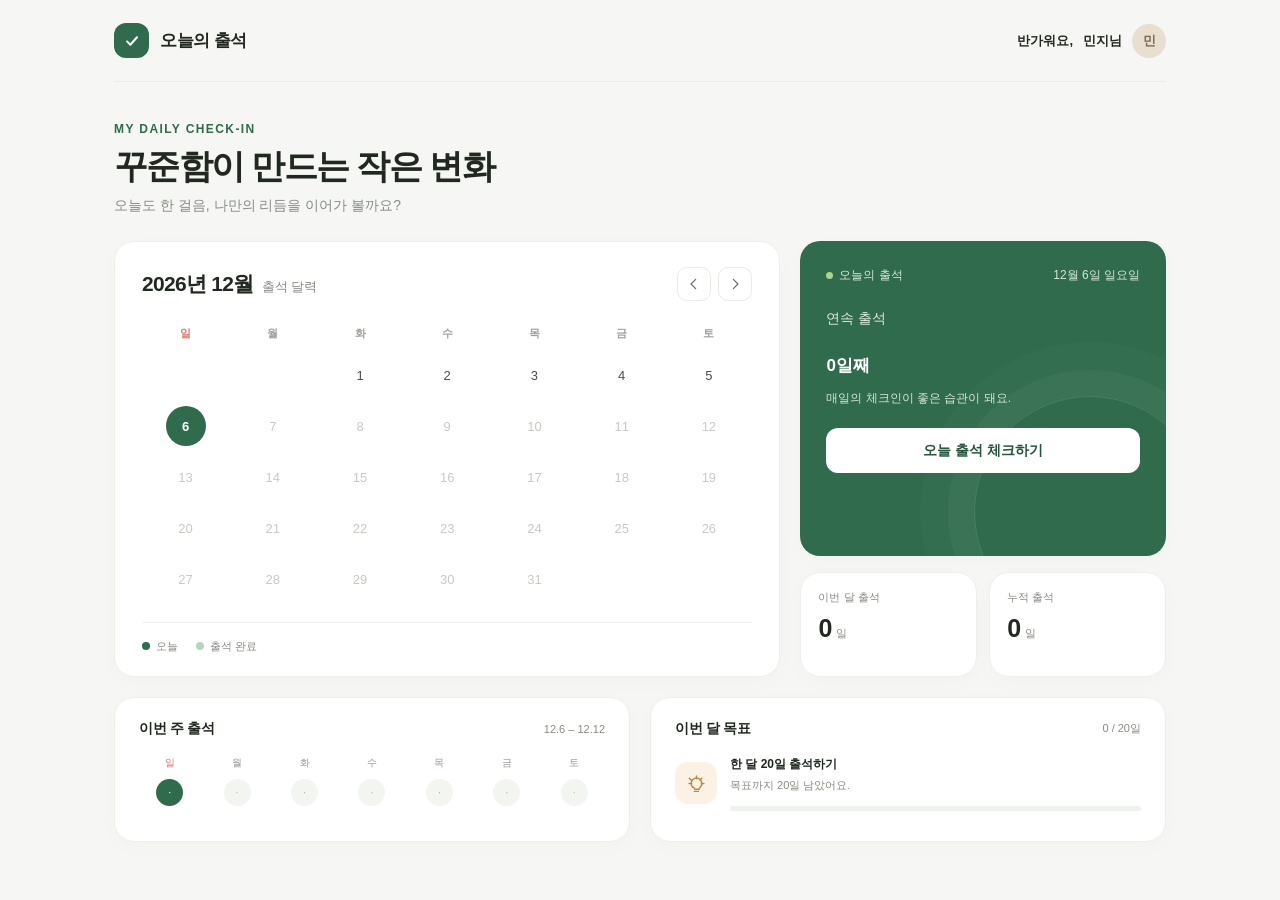
==== index.html @ 4725a124 "Rename root_index.html to index.html" ====
<!doctype html>
<html lang="ko">
<head>
  <meta charset="utf-8">
  <meta name="viewport" content="width=device-width, initial-scale=1">
  <meta name="theme-color" content="#f6f7f4">
  <title>오늘의 출석 | 매일의 작은 습관</title>
  <style>
    :root {
      color-scheme: light;
      --ink: #202820;
      --muted: #858d83;
      --line: #e9ece6;
      --green: #2f6b4c;
      --green-dark: #24543b;
      --mint: #e8f1e9;
      --paper: #fff;
      --bg: #f6f7f4;
      --orange: #e7a65a;
      font-family: -apple-system, BlinkMacSystemFont, "Segoe UI", "Noto Sans KR", sans-serif;
    }
    * { box-sizing: border-box; }
    body {
      margin: 0;
      min-width: 320px;
      min-height: 100vh;
      color: var(--ink);
      background: var(--bg);
    }
    button { font: inherit; }
    .app { max-width: 1120px; padding: 0 34px 48px; margin: 0 auto; }
    .topbar {
      height: 82px;
      display: flex;
      align-items: center;
      justify-content: space-between;
      border-bottom: 1px solid var(--line);
    }
    .brand { display: flex; align-items: center; gap: 11px; font-size: 17px; font-weight: 750; letter-spacing: -.5px; }
    .brand-mark {
      display: grid; place-items: center; width: 35px; height: 35px;
      color: white; background: var(--green); border-radius: 12px;
    }
    .brand-mark svg { width: 20px; height: 20px; }
    .profile { display: flex; align-items: center; gap: 10px; font-size: 13px; font-weight: 650; }
    .avatar { display: grid; place-items: center; width: 34px; height: 34px; border-radius: 50%; background: #e9dfd0; color: #806b51; font-size: 13px; }
    main { padding-top: 40px; }
    .intro { margin-bottom: 26px; }
    .eyebrow { color: var(--green); font-size: 12px; font-weight: 750; letter-spacing: 1.4px; text-transform: uppercase; }
    h1 { margin: 9px 0 0; font-size: clamp(26px, 4vw, 34px); letter-spacing: -1.6px; line-height: 1.25; }
    .subtitle { margin: 9px 0 0; color: var(--muted); font-size: 14px; }
    .layout { display: grid; grid-template-columns: minmax(0, 1.55fr) minmax(290px, .85fr); gap: 20px; align-items: stretch; }
    .card { background: var(--paper); border: 1px solid #edf0ea; border-radius: 20px; box-shadow: 0 5px 22px #24362405; }
    .calendar-card { padding: 25px 27px 22px; }
    .calendar-head { display: flex; justify-content: space-between; align-items: center; margin-bottom: 25px; }
    .month-title { display: flex; align-items: baseline; gap: 8px; }
    .month-title strong { font-size: 21px; letter-spacing: -.7px; }
    .month-title span { color: var(--muted); font-size: 13px; }
    .arrows { display: flex; gap: 7px; }
    .icon-button { display: grid; place-items: center; width: 34px; height: 34px; color: #667064; background: white; border: 1px solid var(--line); border-radius: 10px; cursor: pointer; transition: background .18s, transform .18s; }
    .icon-button:hover { background: var(--bg); transform: translateY(-1px); }
    .icon-button:focus-visible, .checkin:focus-visible { outline: 3px solid #91ba9b; outline-offset: 3px; }
    .icon-button svg { width: 16px; height: 16px; }
    .weekdays, .days { display: grid; grid-template-columns: repeat(7, 1fr); text-align: center; }
    .weekdays { margin-bottom: 9px; color: #9aa198; font-size: 11px; font-weight: 650; }
    .weekdays span:first-child { color: #d77973; }
    .day { position: relative; display: flex; justify-content: center; align-items: center; height: 51px; color: #475047; font-size: 13px; }
    .day.empty { pointer-events: none; }
    .day-button { position: relative; display: grid; place-items: center; width: 36px; height: 36px; padding: 0; color: inherit; background: transparent; border: 0; border-radius: 50%; cursor: pointer; transition: .18s ease; }
    .day-button:hover:not(:disabled) { background: #f0f3ed; }
    .day-button:disabled { cursor: default; }
    .day.today .day-button { color: white; background: var(--green); font-weight: 750; }
    .day.checked:not(.today) .day-button { background: var(--mint); color: var(--green-dark); font-weight: 700; }
    .day.checked .day-button::after { position: absolute; bottom: 3px; width: 4px; height: 4px; content: ""; background: #6a9c77; border-radius: 50%; }
    .day.today.checked .day-button::after { background: white; }
    .day.selected .day-button { box-shadow: 0 0 0 2px var(--green); }
    .day.future { color: #c5cac2; }
    .calendar-legend { display: flex; gap: 18px; margin-top: 17px; padding-top: 16px; border-top: 1px solid #f0f1ed; color: var(--muted); font-size: 11px; }
    .legend-item { display: inline-flex; align-items: center; gap: 6px; }
    .legend-dot { width: 8px; height: 8px; border-radius: 50%; background: #b7d5bc; }
    .legend-dot.today-dot { background: var(--green); }
    .side { display: grid; grid-template-rows: 1fr auto; gap: 16px; }
    .checkin-card {
      position: relative; overflow: hidden; min-height: 270px; padding: 26px;
      color: white; background: var(--green); border: 0;
    }
    .checkin-card::after { position: absolute; right: -40px; bottom: -72px; width: 230px; height: 230px; content: ""; border: 1px solid #ffffff20; border-radius: 50%; box-shadow: 0 0 0 26px #ffffff08, 0 0 0 54px #ffffff06; }
    .checkin-top { display: flex; justify-content: space-between; align-items: center; color: #d7e7d9; font-size: 12px; }
    .live-dot { display: inline-block; width: 7px; height: 7px; margin-right: 6px; background: #a9d48f; border-radius: 50%; }
    .streak { margin-top: 26px; font-size: 14px; color: #e2eee3; }
    .streak strong { display: block; margin-top: 2px; color: white; font-size: 44px; letter-spacing: -2px; line-height: 1.2; }
    .streak strong span { font-size: 17px; letter-spacing: 0; }
    .checkin-note { margin: 8px 0 21px; color: #d7e7d9; font-size: 12px; }
    .checkin { position: relative; z-index: 1; width: 100%; height: 45px; color: var(--green-dark); background: white; border: 0; border-radius: 12px; font-size: 14px; font-weight: 750; cursor: pointer; transition: transform .18s, background .18s; }
    .checkin:hover:not(:disabled) { background: #f0f5ef; transform: translateY(-1px); }
    .checkin:disabled { color: #dcebe0; background: #ffffff20; cursor: default; }
    .stats { display: grid; grid-template-columns: 1fr 1fr; gap: 12px; }
    .stat-card { min-height: 105px; padding: 17px; }
    .stat-label { color: var(--muted); font-size: 11px; }
    .stat-number { display: flex; align-items: baseline; gap: 5px; margin-top: 9px; font-size: 25px; font-weight: 750; letter-spacing: -1px; }
    .stat-number span { color: var(--muted); font-size: 11px; font-weight: 500; letter-spacing: 0; }
    .bottom { display: grid; grid-template-columns: 1fr 1fr; gap: 20px; margin-top: 20px; }
    .bottom-card { min-height: 145px; padding: 22px 24px; }
    .section-heading { display: flex; align-items: center; justify-content: space-between; margin-bottom: 18px; }
    .section-heading h2 { margin: 0; font-size: 14px; letter-spacing: -.3px; }
    .section-heading span { color: var(--muted); font-size: 11px; }
    .week-row { display: grid; grid-template-columns: repeat(7, 1fr); gap: 6px; }
    .week-day { display: grid; justify-items: center; gap: 9px; color: #929990; font-size: 10px; }
    .week-status { display: grid; place-items: center; width: 27px; height: 27px; color: #aeb5ab; background: #f3f5f1; border-radius: 50%; font-size: 11px; }
    .week-status.done { color: var(--green); background: var(--mint); }
    .week-status.current { color: white; background: var(--green); }
    .week-day:first-child { color: #d77973; }
    .goal { display: flex; gap: 13px; align-items: center; }
    .goal-icon { flex: 0 0 42px; display: grid; place-items: center; width: 42px; height: 42px; color: #bd8846; background: #fbf2e5; border-radius: 13px; }
    .goal-icon svg { width: 21px; height: 21px; }
    .goal-copy { flex: 1; min-width: 0; }
    .goal-copy strong { display: block; font-size: 12px; }
    .goal-copy p { margin: 5px 0 0; color: var(--muted); font-size: 11px; }
    .progress { height: 5px; margin-top: 13px; overflow: hidden; background: #eff1ec; border-radius: 5px; }
    .progress span { display: block; height: 100%; width: 0; background: var(--orange); border-radius: inherit; transition: width .3s ease; }
    .toast { position: fixed; left: 50%; bottom: 24px; z-index: 5; padding: 12px 18px; color: white; background: #25352a; border-radius: 12px; box-shadow: 0 8px 24px #17231826; font-size: 13px; opacity: 0; transform: translate(-50%, 12px); pointer-events: none; transition: .25s ease; }
    .toast.show { opacity: 1; transform: translate(-50%, 0); }
    @media (max-width: 760px) {
      .app { padding: 0 20px 34px; }
      .topbar { height: 70px; }
      main { padding-top: 30px; }
      .layout { grid-template-columns: 1fr; }
      .side { grid-template-columns: 1fr 1fr; grid-template-rows: auto; }
      .checkin-card { min-height: 260px; }
      .stats { grid-template-columns: 1fr; }
      .stat-card { min-height: 0; }
    }
    @media (max-width: 520px) {
      .app { padding: 0 14px 28px; }
      .topbar { height: 64px; }
      .profile > span:first-child { display: none; }
      main { padding-top: 25px; }
      .intro { margin-bottom: 20px; }
      .subtitle { font-size: 12px; }
      .calendar-card { padding: 20px 15px 16px; border-radius: 16px; }
      .calendar-head { margin-bottom: 19px; }
      .month-title strong { font-size: 19px; }
      .day { height: 45px; }
      .day-button { width: 33px; height: 33px; }
      .calendar-legend { gap: 13px; }
      .side { grid-template-columns: 1fr; }
      .checkin-card { min-height: 258px; padding: 23px; }
      .stats { grid-template-columns: 1fr 1fr; }
      .stat-card { min-height: 94px; padding: 14px; }
      .bottom { grid-template-columns: 1fr; gap: 12px; margin-top: 12px; }
      .bottom-card { min-height: 132px; padding: 19px; }
    }
    @media (prefers-reduced-motion: reduce) {
      *, *::before, *::after { scroll-behavior: auto !important; transition-duration: .01ms !important; }
    }
  </style>
</head>
<body>
  <div class="app">
    <header class="topbar">
      <div class="brand">
        <span class="brand-mark" aria-hidden="true">
          <svg viewBox="0 0 24 24" fill="none"><path d="m6 12.5 4 4 8-9" stroke="currentColor" stroke-width="2.4" stroke-linecap="round" stroke-linejoin="round"/></svg>
        </span>
        오늘의 출석
      </div>
      <div class="profile"><span>반가워요,</span><span>민지님</span><span class="avatar" aria-hidden="true">민</span></div>
    </header>

    <main>
      <section class="intro" aria-labelledby="page-title">
        <div class="eyebrow">MY DAILY CHECK-IN</div>
        <h1 id="page-title">꾸준함이 만드는 작은 변화</h1>
        <p class="subtitle">오늘도 한 걸음, 나만의 리듬을 이어가 볼까요?</p>
      </section>

      <div class="layout">
        <section class="card calendar-card" aria-label="출석 달력">
          <div class="calendar-head">
            <div class="month-title"><strong id="month-label"></strong><span>출석 달력</span></div>
            <div class="arrows">
              <button class="icon-button" id="prev-month" aria-label="이전 달">
                <svg viewBox="0 0 24 24" fill="none"><path d="m14.5 5-7 7 7 7" stroke="currentColor" stroke-width="1.8" stroke-linecap="round" stroke-linejoin="round"/></svg>
              </button>
              <button class="icon-button" id="next-month" aria-label="다음 달">
                <svg viewBox="0 0 24 24" fill="none"><path d="m9.5 5 7 7-7 7" stroke="currentColor" stroke-width="1.8" stroke-linecap="round" stroke-linejoin="round"/></svg>
              </button>
            </div>
          </div>
          <div class="weekdays" aria-hidden="true">
            <span>일</span><span>월</span><span>화</span><span>수</span><span>목</span><span>금</span><span>토</span>
          </div>
          <div class="days" id="calendar-days" role="grid" aria-label="월별 출석 날짜"></div>
          <div class="calendar-legend">
            <span class="legend-item"><i class="legend-dot today-dot"></i>오늘</span>
            <span class="legend-item"><i class="legend-dot"></i>출석 완료</span>
          </div>
        </section>

        <div class="side">
          <section class="card checkin-card" aria-label="오늘 출석">
            <div class="checkin-top"><span><i class="live-dot"></i>오늘의 출석</span><span id="today-date"></span></div>
            <div class="streak">연속 출석<strong><span id="streak-count">0</span><span>일째</span></strong></div>
            <p class="checkin-note" id="checkin-note">매일의 체크인이 좋은 습관이 돼요.</p>
            <button class="checkin" id="checkin-button">오늘 출석 체크하기</button>
          </section>
          <div class="stats">
            <section class="card stat-card">
              <div class="stat-label">이번 달 출석</div>
              <div class="stat-number"><b id="month-count">0</b><span>일</span></div>
            </section>
            <section class="card stat-card">
              <div class="stat-label">누적 출석</div>
              <div class="stat-number"><b id="total-count">0</b><span>일</span></div>
            </section>
          </div>
        </div>
      </div>

      <div class="bottom">
        <section class="card bottom-card">
          <div class="section-heading"><h2>이번 주 출석</h2><span id="week-range"></span></div>
          <div class="week-row" id="week-row" aria-label="이번 주 출석 현황"></div>
        </section>
        <section class="card bottom-card">
          <div class="section-heading"><h2>이번 달 목표</h2><span id="goal-summary"></span></div>
          <div class="goal">
            <div class="goal-icon" aria-hidden="true">
              <svg viewBox="0 0 24 24" fill="none"><path d="M12 3.5v3m6.01-.51-2.12 2.12M20.5 12h-3M5.88 8.11 3.76 5.99M6.5 12H3.5m4.2 4.2a6.08 6.08 0 1 1 8.6 0c-.9.9-1.3 1.5-1.3 2.3H9.9c0-.8-.4-1.4-1.3-2.3ZM9.7 21h4.6" stroke="currentColor" stroke-width="1.7" stroke-linecap="round" stroke-linejoin="round"/></svg>
            </div>
            <div class="goal-copy">
              <strong>한 달 20일 출석하기</strong>
              <p id="goal-copy">매일 조금씩, 목표에 가까워지고 있어요.</p>
              <div class="progress" role="progressbar" aria-label="이번 달 목표 달성률" aria-valuemin="0" aria-valuemax="20" id="goal-progress"><span></span></div>
            </div>
          </div>
        </section>
      </div>
    </main>
  </div>
  <div class="toast" id="toast" role="status" aria-live="polite"></div>

  <script>
    (() => {
      const STORAGE_KEY = "daily-attendance-v1";
      const today = new Date();
      today.setHours(0, 0, 0, 0);
      const toKey = date => `${date.getFullYear()}-${String(date.getMonth() + 1).padStart(2, "0")}-${String(date.getDate()).padStart(2, "0")}`;
      const fromKey = key => {
        const [year, month, day] = key.split("-").map(Number);
        return new Date(year, month - 1, day);
      };
      let attendance;
      try {
        const stored = JSON.parse(localStorage.getItem(STORAGE_KEY) || "[]");
        attendance = new Set(Array.isArray(stored) ? stored.filter(value => /^\d{4}-\d{2}-\d{2}$/.test(value)) : []);
      } catch (error) {
        console.error("출석 기록을 불러오지 못했습니다.", error);
        attendance = new Set();
      }
      let shown = new Date(today.getFullYear(), today.getMonth(), 1);
      let selectedKey = toKey(today);

      const monthLabel = document.getElementById("month-label");
      const calendar = document.getElementById("calendar-days");
      const button = document.getElementById("checkin-button");
      const toast = document.getElementById("toast");
      const dayNames = ["일", "월", "화", "수", "목", "금", "토"];

      function save() {
        try {
          localStorage.setItem(STORAGE_KEY, JSON.stringify([...attendance].sort()));
        } catch (error) {
          console.error("출석 기록을 저장하지 못했습니다.", error);
          showToast("기록을 저장하지 못했어요. 브라우저 저장 공간을 확인해 주세요.");
        }
      }

      function streakLength() {
        let cursor = new Date(today);
        if (!attendance.has(toKey(cursor))) cursor.setDate(cursor.getDate() - 1);
        let count = 0;
        while (attendance.has(toKey(cursor))) {
          count++;
          cursor.setDate(cursor.getDate() - 1);
        }
        return count;
      }

      function renderCalendar() {
        const year = shown.getFullYear();
        const month = shown.getMonth();
        monthLabel.textContent = `${year}년 ${month + 1}월`;
        calendar.replaceChildren();
        const offset = new Date(year, month, 1).getDay();
        const daysInMonth = new Date(year, month + 1, 0).getDate();
        for (let i = 0; i < offset; i++) {
          const blank = document.createElement("span");
          blank.className = "day empty";
          blank.setAttribute("role", "gridcell");
          calendar.append(blank);
        }
        for (let number = 1; number <= daysInMonth; number++) {
          const date = new Date(year, month, number);
          const key = toKey(date);
          const isToday = key === toKey(today);
          const isFuture = date > today;
          const cell = document.createElement("span");
          cell.className = "day";
          cell.setAttribute("role", "gridcell");
          if (isToday) cell.classList.add("today");
          if (attendance.has(key)) cell.classList.add("checked");
          if (key === selectedKey) cell.classList.add("selected");
          if (isFuture) cell.classList.add("future");
          const dayButton = document.createElement("button");
          dayButton.className = "day-button";
          dayButton.type = "button";
          dayButton.textContent = number;
          dayButton.setAttribute("aria-label", `${year}년 ${month + 1}월 ${number}일${attendance.has(key) ? ", 출석 완료" : ""}${isToday ? ", 오늘" : ""}`);
          dayButton.setAttribute("aria-pressed", String(key === selectedKey));
          dayButton.disabled = isFuture;
          dayButton.addEventListener("click", () => { selectedKey = key; renderCalendar(); });
          cell.append(dayButton);
          calendar.append(cell);
        }
      }

      function renderWeek() {
        const start = new Date(today);
        start.setDate(today.getDate() - today.getDay());
        const end = new Date(start);
        end.setDate(start.getDate() + 6);
        document.getElementById("week-range").textContent = `${start.getMonth() + 1}.${start.getDate()} – ${end.getMonth() + 1}.${end.getDate()}`;
        const row = document.getElementById("week-row");
        row.replaceChildren();
        for (let i = 0; i < 7; i++) {
          const date = new Date(start);
          date.setDate(start.getDate() + i);
          const key = toKey(date);
          const item = document.createElement("div");
          item.className = "week-day";
          item.innerHTML = `<span>${dayNames[i]}</span>`;
          const status = document.createElement("span");
          status.className = "week-status";
          status.textContent = attendance.has(key) ? "✓" : "·";
          if (attendance.has(key)) status.classList.add("done");
          else if (key === toKey(today)) status.classList.add("current");
          item.append(status);
          row.append(item);
        }
      }

      function render() {
        renderCalendar();
        renderWeek();
        const monthPrefix = `${today.getFullYear()}-${String(today.getMonth() + 1).padStart(2, "0")}-`;
        const monthCount = [...attendance].filter(key => key.startsWith(monthPrefix)).length;
        document.getElementById("streak-count").textContent = streakLength();
        document.getElementById("month-count").textContent = monthCount;
        document.getElementById("total-count").textContent = attendance.size;
        const goal = Math.min(monthCount, 20);
        document.getElementById("goal-summary").textContent = `${goal} / 20일`;
        document.getElementById("goal-copy").textContent = goal >= 20 ? "목표를 달성했어요! 정말 멋져요." : `목표까지 ${20 - goal}일 남았어요.`;
        const progress = document.querySelector("#goal-progress span");
        progress.style.width = `${goal / 20 * 100}%`;
        document.getElementById("goal-progress").setAttribute("aria-valuenow", goal);
        const done = attendance.has(toKey(today));
        button.disabled = done;
        button.textContent = done ? "오늘 출석 완료 ✓" : "오늘 출석 체크하기";
        document.getElementById("checkin-note").textContent = done ? "오늘도 좋은 습관을 이어갔어요!" : "매일의 체크인이 좋은 습관이 돼요.";
        document.getElementById("today-date").textContent = `${today.getMonth() + 1}월 ${today.getDate()}일 ${dayNames[today.getDay()]}요일`;
      }

      let toastTimer;
      function showToast(message) {
        toast.textContent = message;
        toast.classList.add("show");
        clearTimeout(toastTimer);
        toastTimer = setTimeout(() => toast.classList.remove("show"), 2600);
      }

      document.getElementById("prev-month").addEventListener("click", () => {
        shown = new Date(shown.getFullYear(), shown.getMonth() - 1, 1);
        renderCalendar();
      });
      document.getElementById("next-month").addEventListener("click", () => {
        const next = new Date(shown.getFullYear(), shown.getMonth() + 1, 1);
        if (next <= new Date(today.getFullYear(), today.getMonth(), 1)) {
          shown = next;
          renderCalendar();
        }
      });
      button.addEventListener("click", () => {
        const key = toKey(today);
        if (attendance.has(key)) return;
        attendance.add(key);
        save();
        selectedKey = key;
        render();
        showToast("출석 완료! 오늘도 꾸준히 해냈어요 🌿");
      });

      render();
    })();
  </script>
</body>
</html>
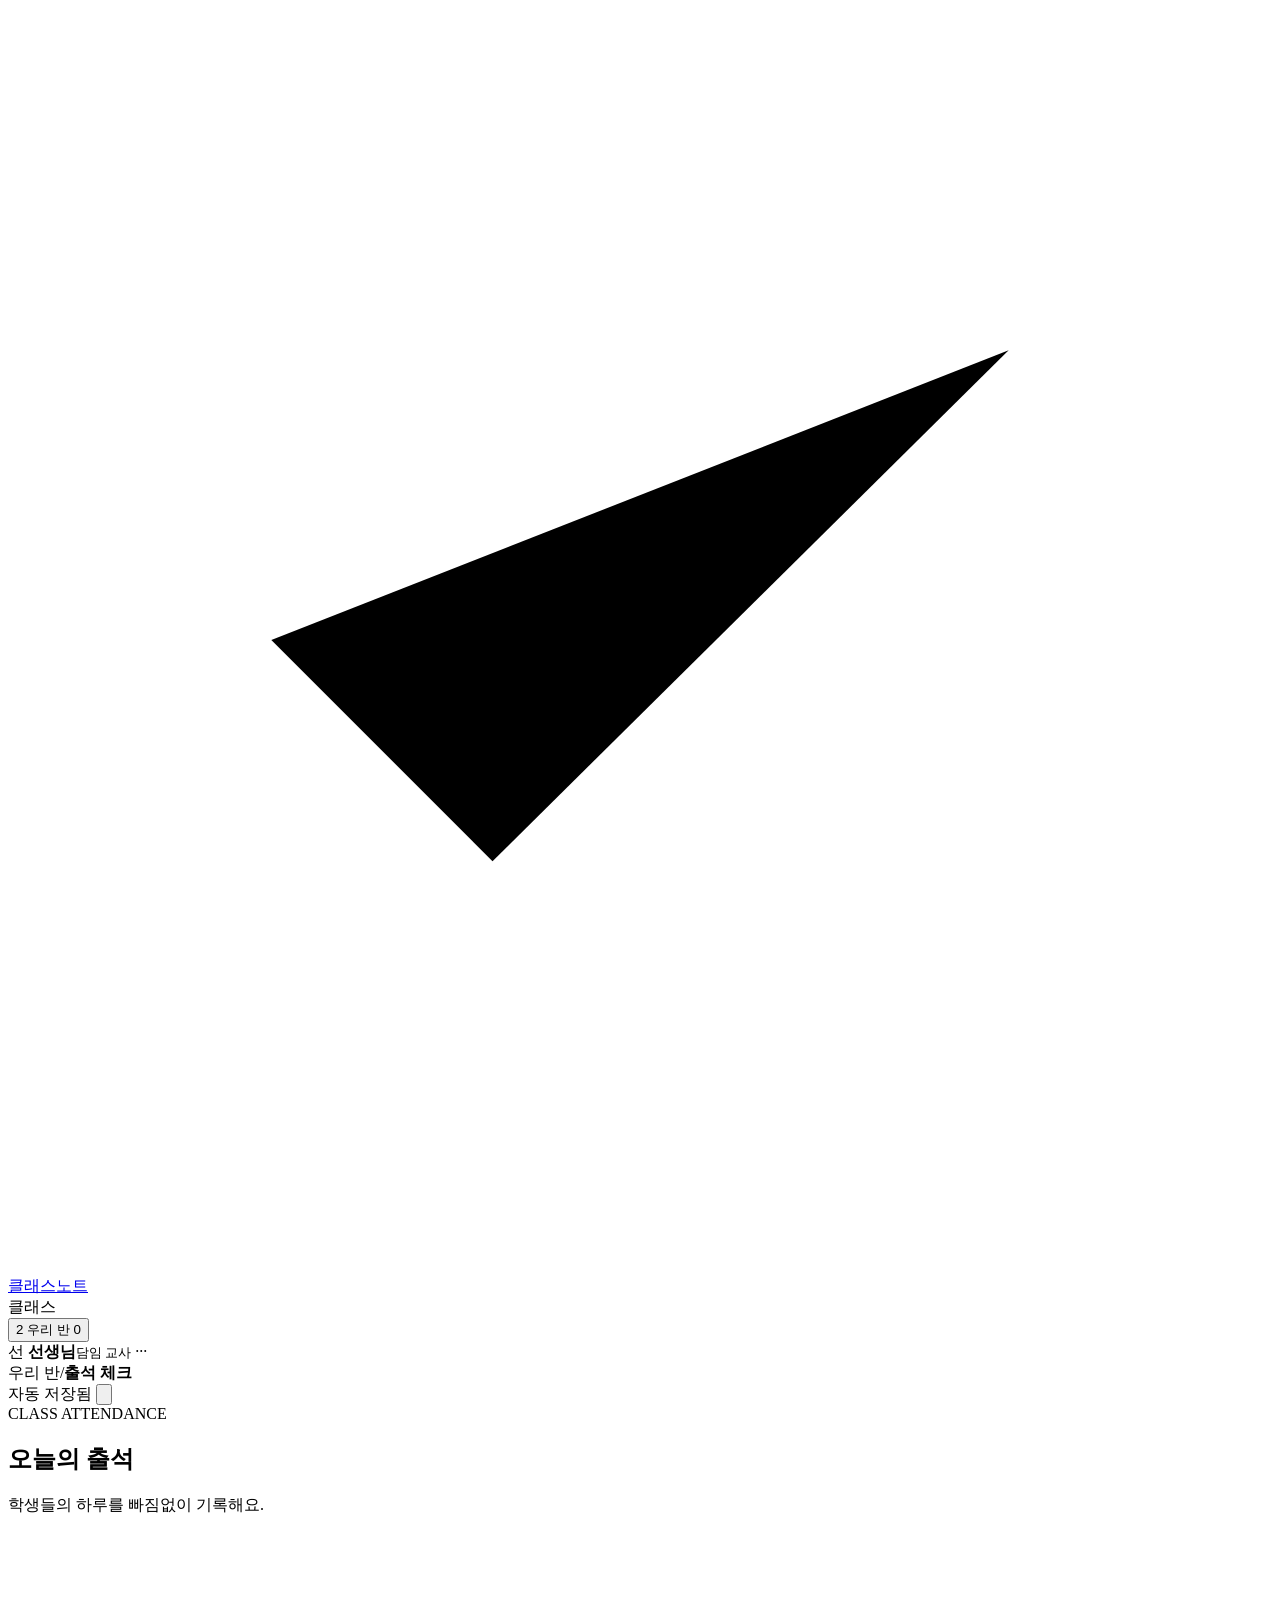
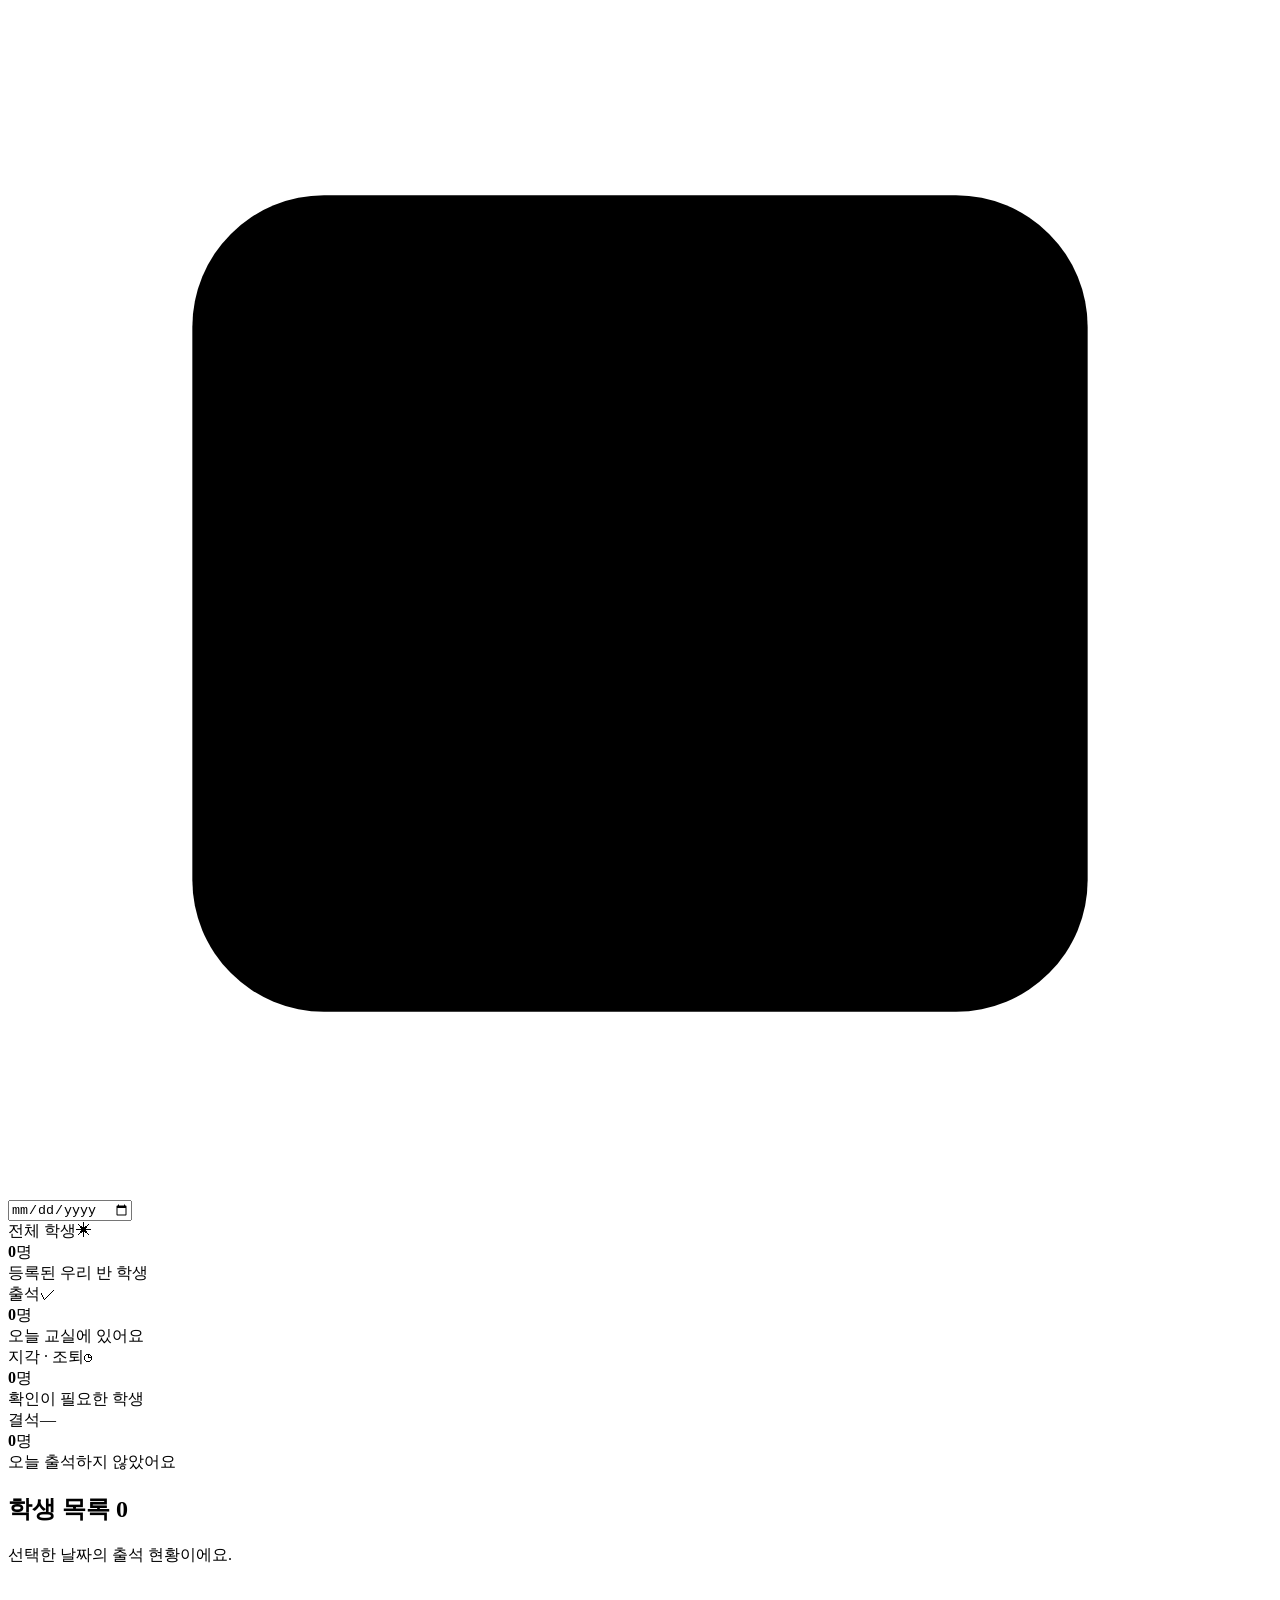
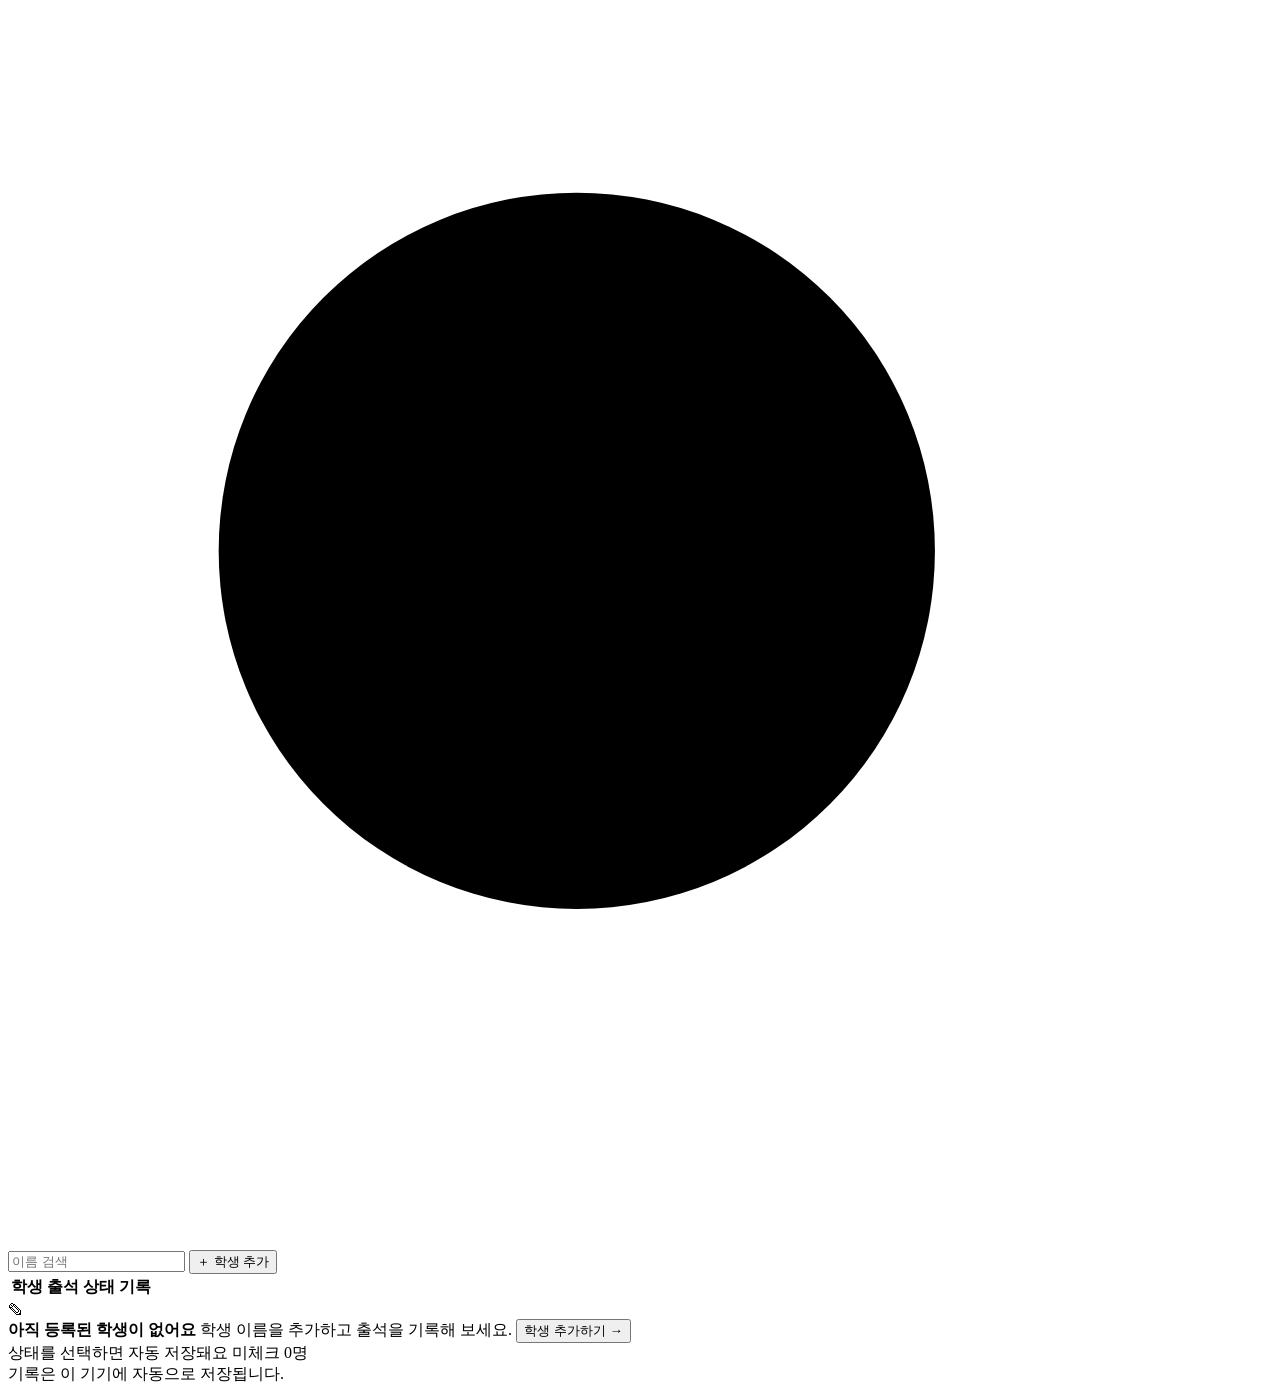
==== commit c4d6d68d: "Rename attendance-app_index.html to index.html" ====
--- a/index.html
+++ b/index.html
@@ -1,407 +1,138 @@
 <!doctype html>
 <html lang="ko">
-<head>
-  <meta charset="utf-8">
-  <meta name="viewport" content="width=device-width, initial-scale=1">
-  <meta name="theme-color" content="#f6f7f4">
-  <title>오늘의 출석 | 매일의 작은 습관</title>
-  <style>
-    :root {
-      color-scheme: light;
-      --ink: #202820;
-      --muted: #858d83;
-      --line: #e9ece6;
-      --green: #2f6b4c;
-      --green-dark: #24543b;
-      --mint: #e8f1e9;
-      --paper: #fff;
-      --bg: #f6f7f4;
-      --orange: #e7a65a;
-      font-family: -apple-system, BlinkMacSystemFont, "Segoe UI", "Noto Sans KR", sans-serif;
-    }
-    * { box-sizing: border-box; }
-    body {
-      margin: 0;
-      min-width: 320px;
-      min-height: 100vh;
-      color: var(--ink);
-      background: var(--bg);
-    }
-    button { font: inherit; }
-    .app { max-width: 1120px; padding: 0 34px 48px; margin: 0 auto; }
-    .topbar {
-      height: 82px;
-      display: flex;
-      align-items: center;
-      justify-content: space-between;
-      border-bottom: 1px solid var(--line);
-    }
-    .brand { display: flex; align-items: center; gap: 11px; font-size: 17px; font-weight: 750; letter-spacing: -.5px; }
-    .brand-mark {
-      display: grid; place-items: center; width: 35px; height: 35px;
-      color: white; background: var(--green); border-radius: 12px;
-    }
-    .brand-mark svg { width: 20px; height: 20px; }
-    .profile { display: flex; align-items: center; gap: 10px; font-size: 13px; font-weight: 650; }
-    .avatar { display: grid; place-items: center; width: 34px; height: 34px; border-radius: 50%; background: #e9dfd0; color: #806b51; font-size: 13px; }
-    main { padding-top: 40px; }
-    .intro { margin-bottom: 26px; }
-    .eyebrow { color: var(--green); font-size: 12px; font-weight: 750; letter-spacing: 1.4px; text-transform: uppercase; }
-    h1 { margin: 9px 0 0; font-size: clamp(26px, 4vw, 34px); letter-spacing: -1.6px; line-height: 1.25; }
-    .subtitle { margin: 9px 0 0; color: var(--muted); font-size: 14px; }
-    .layout { display: grid; grid-template-columns: minmax(0, 1.55fr) minmax(290px, .85fr); gap: 20px; align-items: stretch; }
-    .card { background: var(--paper); border: 1px solid #edf0ea; border-radius: 20px; box-shadow: 0 5px 22px #24362405; }
-    .calendar-card { padding: 25px 27px 22px; }
-    .calendar-head { display: flex; justify-content: space-between; align-items: center; margin-bottom: 25px; }
-    .month-title { display: flex; align-items: baseline; gap: 8px; }
-    .month-title strong { font-size: 21px; letter-spacing: -.7px; }
-    .month-title span { color: var(--muted); font-size: 13px; }
-    .arrows { display: flex; gap: 7px; }
-    .icon-button { display: grid; place-items: center; width: 34px; height: 34px; color: #667064; background: white; border: 1px solid var(--line); border-radius: 10px; cursor: pointer; transition: background .18s, transform .18s; }
-    .icon-button:hover { background: var(--bg); transform: translateY(-1px); }
-    .icon-button:focus-visible, .checkin:focus-visible { outline: 3px solid #91ba9b; outline-offset: 3px; }
-    .icon-button svg { width: 16px; height: 16px; }
-    .weekdays, .days { display: grid; grid-template-columns: repeat(7, 1fr); text-align: center; }
-    .weekdays { margin-bottom: 9px; color: #9aa198; font-size: 11px; font-weight: 650; }
-    .weekdays span:first-child { color: #d77973; }
-    .day { position: relative; display: flex; justify-content: center; align-items: center; height: 51px; color: #475047; font-size: 13px; }
-    .day.empty { pointer-events: none; }
-    .day-button { position: relative; display: grid; place-items: center; width: 36px; height: 36px; padding: 0; color: inherit; background: transparent; border: 0; border-radius: 50%; cursor: pointer; transition: .18s ease; }
-    .day-button:hover:not(:disabled) { background: #f0f3ed; }
-    .day-button:disabled { cursor: default; }
-    .day.today .day-button { color: white; background: var(--green); font-weight: 750; }
-    .day.checked:not(.today) .day-button { background: var(--mint); color: var(--green-dark); font-weight: 700; }
-    .day.checked .day-button::after { position: absolute; bottom: 3px; width: 4px; height: 4px; content: ""; background: #6a9c77; border-radius: 50%; }
-    .day.today.checked .day-button::after { background: white; }
-    .day.selected .day-button { box-shadow: 0 0 0 2px var(--green); }
-    .day.future { color: #c5cac2; }
-    .calendar-legend { display: flex; gap: 18px; margin-top: 17px; padding-top: 16px; border-top: 1px solid #f0f1ed; color: var(--muted); font-size: 11px; }
-    .legend-item { display: inline-flex; align-items: center; gap: 6px; }
-    .legend-dot { width: 8px; height: 8px; border-radius: 50%; background: #b7d5bc; }
-    .legend-dot.today-dot { background: var(--green); }
-    .side { display: grid; grid-template-rows: 1fr auto; gap: 16px; }
-    .checkin-card {
-      position: relative; overflow: hidden; min-height: 270px; padding: 26px;
-      color: white; background: var(--green); border: 0;
-    }
-    .checkin-card::after { position: absolute; right: -40px; bottom: -72px; width: 230px; height: 230px; content: ""; border: 1px solid #ffffff20; border-radius: 50%; box-shadow: 0 0 0 26px #ffffff08, 0 0 0 54px #ffffff06; }
-    .checkin-top { display: flex; justify-content: space-between; align-items: center; color: #d7e7d9; font-size: 12px; }
-    .live-dot { display: inline-block; width: 7px; height: 7px; margin-right: 6px; background: #a9d48f; border-radius: 50%; }
-    .streak { margin-top: 26px; font-size: 14px; color: #e2eee3; }
-    .streak strong { display: block; margin-top: 2px; color: white; font-size: 44px; letter-spacing: -2px; line-height: 1.2; }
-    .streak strong span { font-size: 17px; letter-spacing: 0; }
-    .checkin-note { margin: 8px 0 21px; color: #d7e7d9; font-size: 12px; }
-    .checkin { position: relative; z-index: 1; width: 100%; height: 45px; color: var(--green-dark); background: white; border: 0; border-radius: 12px; font-size: 14px; font-weight: 750; cursor: pointer; transition: transform .18s, background .18s; }
-    .checkin:hover:not(:disabled) { background: #f0f5ef; transform: translateY(-1px); }
-    .checkin:disabled { color: #dcebe0; background: #ffffff20; cursor: default; }
-    .stats { display: grid; grid-template-columns: 1fr 1fr; gap: 12px; }
-    .stat-card { min-height: 105px; padding: 17px; }
-    .stat-label { color: var(--muted); font-size: 11px; }
-    .stat-number { display: flex; align-items: baseline; gap: 5px; margin-top: 9px; font-size: 25px; font-weight: 750; letter-spacing: -1px; }
-    .stat-number span { color: var(--muted); font-size: 11px; font-weight: 500; letter-spacing: 0; }
-    .bottom { display: grid; grid-template-columns: 1fr 1fr; gap: 20px; margin-top: 20px; }
-    .bottom-card { min-height: 145px; padding: 22px 24px; }
-    .section-heading { display: flex; align-items: center; justify-content: space-between; margin-bottom: 18px; }
-    .section-heading h2 { margin: 0; font-size: 14px; letter-spacing: -.3px; }
-    .section-heading span { color: var(--muted); font-size: 11px; }
-    .week-row { display: grid; grid-template-columns: repeat(7, 1fr); gap: 6px; }
-    .week-day { display: grid; justify-items: center; gap: 9px; color: #929990; font-size: 10px; }
-    .week-status { display: grid; place-items: center; width: 27px; height: 27px; color: #aeb5ab; background: #f3f5f1; border-radius: 50%; font-size: 11px; }
-    .week-status.done { color: var(--green); background: var(--mint); }
-    .week-status.current { color: white; background: var(--green); }
-    .week-day:first-child { color: #d77973; }
-    .goal { display: flex; gap: 13px; align-items: center; }
-    .goal-icon { flex: 0 0 42px; display: grid; place-items: center; width: 42px; height: 42px; color: #bd8846; background: #fbf2e5; border-radius: 13px; }
-    .goal-icon svg { width: 21px; height: 21px; }
-    .goal-copy { flex: 1; min-width: 0; }
-    .goal-copy strong { display: block; font-size: 12px; }
-    .goal-copy p { margin: 5px 0 0; color: var(--muted); font-size: 11px; }
-    .progress { height: 5px; margin-top: 13px; overflow: hidden; background: #eff1ec; border-radius: 5px; }
-    .progress span { display: block; height: 100%; width: 0; background: var(--orange); border-radius: inherit; transition: width .3s ease; }
-    .toast { position: fixed; left: 50%; bottom: 24px; z-index: 5; padding: 12px 18px; color: white; background: #25352a; border-radius: 12px; box-shadow: 0 8px 24px #17231826; font-size: 13px; opacity: 0; transform: translate(-50%, 12px); pointer-events: none; transition: .25s ease; }
-    .toast.show { opacity: 1; transform: translate(-50%, 0); }
-    @media (max-width: 760px) {
-      .app { padding: 0 20px 34px; }
-      .topbar { height: 70px; }
-      main { padding-top: 30px; }
-      .layout { grid-template-columns: 1fr; }
-      .side { grid-template-columns: 1fr 1fr; grid-template-rows: auto; }
-      .checkin-card { min-height: 260px; }
-      .stats { grid-template-columns: 1fr; }
-      .stat-card { min-height: 0; }
-    }
-    @media (max-width: 520px) {
-      .app { padding: 0 14px 28px; }
-      .topbar { height: 64px; }
-      .profile > span:first-child { display: none; }
-      main { padding-top: 25px; }
-      .intro { margin-bottom: 20px; }
-      .subtitle { font-size: 12px; }
-      .calendar-card { padding: 20px 15px 16px; border-radius: 16px; }
-      .calendar-head { margin-bottom: 19px; }
-      .month-title strong { font-size: 19px; }
-      .day { height: 45px; }
-      .day-button { width: 33px; height: 33px; }
-      .calendar-legend { gap: 13px; }
-      .side { grid-template-columns: 1fr; }
-      .checkin-card { min-height: 258px; padding: 23px; }
-      .stats { grid-template-columns: 1fr 1fr; }
-      .stat-card { min-height: 94px; padding: 14px; }
-      .bottom { grid-template-columns: 1fr; gap: 12px; margin-top: 12px; }
-      .bottom-card { min-height: 132px; padding: 19px; }
-    }
-    @media (prefers-reduced-motion: reduce) {
-      *, *::before, *::after { scroll-behavior: auto !important; transition-duration: .01ms !important; }
-    }
-  </style>
-</head>
-<body>
-  <div class="app">
-    <header class="topbar">
-      <div class="brand">
-        <span class="brand-mark" aria-hidden="true">
-          <svg viewBox="0 0 24 24" fill="none"><path d="m6 12.5 4 4 8-9" stroke="currentColor" stroke-width="2.4" stroke-linecap="round" stroke-linejoin="round"/></svg>
-        </span>
-        오늘의 출석
-      </div>
-      <div class="profile"><span>반가워요,</span><span>민지님</span><span class="avatar" aria-hidden="true">민</span></div>
-    </header>
+  <head>
+    <meta charset="UTF-8" />
+    <meta name="viewport" content="width=device-width, initial-scale=1.0" />
+    <meta name="theme-color" content="#f5f7fb" />
+    <title>오늘의 출석 | 클래스노트</title>
+    <link rel="stylesheet" href="styles.css" />
+  </head>
+  <body>
+    <div class="app-shell">
+      <aside class="sidebar">
+        <a class="brand" href="#" aria-label="클래스노트 홈">
+          <span class="brand-mark" aria-hidden="true">
+            <svg viewBox="0 0 24 24"><path d="m5 12 4.2 4.2L19 6.5" /></svg>
+          </span>
+          <span>클래스노트</span>
+        </a>
+        <div class="side-label">클래스</div>
+        <button class="class-link active" type="button">
+          <span class="class-icon">2</span>
+          <span>우리 반</span>
+          <span class="class-count" id="sidebar-count">0</span>
+        </button>
+        <div class="sidebar-bottom">
+          <span class="avatar">선</span>
+          <span class="teacher-info"><strong>선생님</strong><small>담임 교사</small></span>
+          <span class="more" aria-hidden="true">···</span>
+        </div>
+      </aside>
 
-    <main>
-      <section class="intro" aria-labelledby="page-title">
-        <div class="eyebrow">MY DAILY CHECK-IN</div>
-        <h1 id="page-title">꾸준함이 만드는 작은 변화</h1>
-        <p class="subtitle">오늘도 한 걸음, 나만의 리듬을 이어가 볼까요?</p>
-      </section>
+      <main class="main-content">
+        <header class="topbar">
+          <div class="breadcrumb"><span>우리 반</span><span class="crumb-slash">/</span><strong>출석 체크</strong></div>
+          <div class="topbar-right">
+            <span class="saved-indicator"><i></i> 자동 저장됨</span>
+            <button class="icon-button" id="export-button" type="button" aria-label="출석 기록 내보내기" title="CSV로 내보내기">
+              <svg viewBox="0 0 24 24" aria-hidden="true"><path d="M12 3v12m0 0 4-4m-4 4-4-4M5 17v3h14v-3" /></svg>
+            </button>
+          </div>
+        </header>
 
-      <div class="layout">
-        <section class="card calendar-card" aria-label="출석 달력">
-          <div class="calendar-head">
-            <div class="month-title"><strong id="month-label"></strong><span>출석 달력</span></div>
-            <div class="arrows">
-              <button class="icon-button" id="prev-month" aria-label="이전 달">
-                <svg viewBox="0 0 24 24" fill="none"><path d="m14.5 5-7 7 7 7" stroke="currentColor" stroke-width="1.8" stroke-linecap="round" stroke-linejoin="round"/></svg>
-              </button>
-              <button class="icon-button" id="next-month" aria-label="다음 달">
-                <svg viewBox="0 0 24 24" fill="none"><path d="m9.5 5 7 7-7 7" stroke="currentColor" stroke-width="1.8" stroke-linecap="round" stroke-linejoin="round"/></svg>
-              </button>
+        <section class="page">
+          <div class="page-heading">
+            <div>
+              <div class="eyebrow">CLASS ATTENDANCE</div>
+              <h1>오늘의 출석</h1>
+              <p>학생들의 하루를 빠짐없이 기록해요.</p>
             </div>
+            <label class="date-picker">
+              <svg viewBox="0 0 24 24" aria-hidden="true"><rect x="3.5" y="5" width="17" height="15.5" rx="2.5"/><path d="M8 3.5v3M16 3.5v3M3.5 9.5h17" /></svg>
+              <input id="attendance-date" type="date" aria-label="출석 날짜 선택" />
+            </label>
           </div>
-          <div class="weekdays" aria-hidden="true">
-            <span>일</span><span>월</span><span>화</span><span>수</span><span>목</span><span>금</span><span>토</span>
-          </div>
-          <div class="days" id="calendar-days" role="grid" aria-label="월별 출석 날짜"></div>
-          <div class="calendar-legend">
-            <span class="legend-item"><i class="legend-dot today-dot"></i>오늘</span>
-            <span class="legend-item"><i class="legend-dot"></i>출석 완료</span>
-          </div>
+
+          <section class="summary-grid" aria-label="출석 현황">
+            <article class="summary-card total-card">
+              <div class="summary-top"><span>전체 학생</span><span class="summary-icon neutral">✳</span></div>
+              <div class="summary-value"><strong id="total-count">0</strong><span>명</span></div>
+              <div class="summary-foot">등록된 우리 반 학생</div>
+            </article>
+            <article class="summary-card present-card">
+              <div class="summary-top"><span>출석</span><span class="summary-icon green">✓</span></div>
+              <div class="summary-value"><strong id="present-count">0</strong><span>명</span></div>
+              <div class="summary-foot"><span class="dot green-dot"></span>오늘 교실에 있어요</div>
+            </article>
+            <article class="summary-card late-card">
+              <div class="summary-top"><span>지각 · 조퇴</span><span class="summary-icon amber">◷</span></div>
+              <div class="summary-value"><strong id="late-count">0</strong><span>명</span></div>
+              <div class="summary-foot"><span class="dot amber-dot"></span>확인이 필요한 학생</div>
+            </article>
+            <article class="summary-card absent-card">
+              <div class="summary-top"><span>결석</span><span class="summary-icon red">—</span></div>
+              <div class="summary-value"><strong id="absent-count">0</strong><span>명</span></div>
+              <div class="summary-foot"><span class="dot red-dot"></span>오늘 출석하지 않았어요</div>
+            </article>
+          </section>
+
+          <section class="attendance-panel">
+            <div class="panel-heading">
+              <div>
+                <h2>학생 목록 <span id="list-count">0</span></h2>
+                <p id="date-caption">선택한 날짜의 출석 현황이에요.</p>
+              </div>
+              <div class="panel-actions">
+                <label class="search-box">
+                  <svg viewBox="0 0 24 24" aria-hidden="true"><circle cx="10.8" cy="10.8" r="6.8"/><path d="m16 16 4.5 4.5" /></svg>
+                  <input id="student-search" type="search" placeholder="이름 검색" aria-label="학생 이름 검색" />
+                </label>
+                <button class="primary-button" id="add-student-button" type="button">
+                  <span aria-hidden="true">＋</span> 학생 추가
+                </button>
+              </div>
+            </div>
+
+            <div class="table-wrap">
+              <table>
+                <thead>
+                  <tr><th class="student-heading">학생</th><th>출석 상태</th><th class="record-heading">기록</th></tr>
+                </thead>
+                <tbody id="student-list"></tbody>
+              </table>
+              <div class="empty-state" id="empty-state">
+                <div class="empty-illustration" aria-hidden="true">✎</div>
+                <strong>아직 등록된 학생이 없어요</strong>
+                <span>학생 이름을 추가하고 출석을 기록해 보세요.</span>
+                <button class="text-button" id="empty-add-button" type="button">학생 추가하기 <span>→</span></button>
+              </div>
+              <div class="no-results" id="no-results" hidden>검색 결과가 없어요.</div>
+            </div>
+            <div class="panel-footer">
+              <span><span class="legend-dot"></span> 상태를 선택하면 자동 저장돼요</span>
+              <span id="unchecked-label">미체크 0명</span>
+            </div>
+          </section>
+          <footer class="page-footer">기록은 이 기기에 자동으로 저장됩니다.</footer>
         </section>
+      </main>
+    </div>
 
-        <div class="side">
-          <section class="card checkin-card" aria-label="오늘 출석">
-            <div class="checkin-top"><span><i class="live-dot"></i>오늘의 출석</span><span id="today-date"></span></div>
-            <div class="streak">연속 출석<strong><span id="streak-count">0</span><span>일째</span></strong></div>
-            <p class="checkin-note" id="checkin-note">매일의 체크인이 좋은 습관이 돼요.</p>
-            <button class="checkin" id="checkin-button">오늘 출석 체크하기</button>
-          </section>
-          <div class="stats">
-            <section class="card stat-card">
-              <div class="stat-label">이번 달 출석</div>
-              <div class="stat-number"><b id="month-count">0</b><span>일</span></div>
-            </section>
-            <section class="card stat-card">
-              <div class="stat-label">누적 출석</div>
-              <div class="stat-number"><b id="total-count">0</b><span>일</span></div>
-            </section>
-          </div>
+    <dialog id="student-dialog">
+      <form method="dialog" id="student-form">
+        <div class="dialog-heading">
+          <div><span class="eyebrow">CLASS ROSTER</span><h2>학생 추가</h2></div>
+          <button class="dialog-close" type="button" id="close-dialog" aria-label="닫기">×</button>
         </div>
-      </div>
-
-      <div class="bottom">
-        <section class="card bottom-card">
-          <div class="section-heading"><h2>이번 주 출석</h2><span id="week-range"></span></div>
-          <div class="week-row" id="week-row" aria-label="이번 주 출석 현황"></div>
-        </section>
-        <section class="card bottom-card">
-          <div class="section-heading"><h2>이번 달 목표</h2><span id="goal-summary"></span></div>
-          <div class="goal">
-            <div class="goal-icon" aria-hidden="true">
-              <svg viewBox="0 0 24 24" fill="none"><path d="M12 3.5v3m6.01-.51-2.12 2.12M20.5 12h-3M5.88 8.11 3.76 5.99M6.5 12H3.5m4.2 4.2a6.08 6.08 0 1 1 8.6 0c-.9.9-1.3 1.5-1.3 2.3H9.9c0-.8-.4-1.4-1.3-2.3ZM9.7 21h4.6" stroke="currentColor" stroke-width="1.7" stroke-linecap="round" stroke-linejoin="round"/></svg>
-            </div>
-            <div class="goal-copy">
-              <strong>한 달 20일 출석하기</strong>
-              <p id="goal-copy">매일 조금씩, 목표에 가까워지고 있어요.</p>
-              <div class="progress" role="progressbar" aria-label="이번 달 목표 달성률" aria-valuemin="0" aria-valuemax="20" id="goal-progress"><span></span></div>
-            </div>
-          </div>
-        </section>
-      </div>
-    </main>
-  </div>
-  <div class="toast" id="toast" role="status" aria-live="polite"></div>
-
-  <script>
-    (() => {
-      const STORAGE_KEY = "daily-attendance-v1";
-      const today = new Date();
-      today.setHours(0, 0, 0, 0);
-      const toKey = date => `${date.getFullYear()}-${String(date.getMonth() + 1).padStart(2, "0")}-${String(date.getDate()).padStart(2, "0")}`;
-      const fromKey = key => {
-        const [year, month, day] = key.split("-").map(Number);
-        return new Date(year, month - 1, day);
-      };
-      let attendance;
-      try {
-        const stored = JSON.parse(localStorage.getItem(STORAGE_KEY) || "[]");
-        attendance = new Set(Array.isArray(stored) ? stored.filter(value => /^\d{4}-\d{2}-\d{2}$/.test(value)) : []);
-      } catch (error) {
-        console.error("출석 기록을 불러오지 못했습니다.", error);
-        attendance = new Set();
-      }
-      let shown = new Date(today.getFullYear(), today.getMonth(), 1);
-      let selectedKey = toKey(today);
-
-      const monthLabel = document.getElementById("month-label");
-      const calendar = document.getElementById("calendar-days");
-      const button = document.getElementById("checkin-button");
-      const toast = document.getElementById("toast");
-      const dayNames = ["일", "월", "화", "수", "목", "금", "토"];
-
-      function save() {
-        try {
-          localStorage.setItem(STORAGE_KEY, JSON.stringify([...attendance].sort()));
-        } catch (error) {
-          console.error("출석 기록을 저장하지 못했습니다.", error);
-          showToast("기록을 저장하지 못했어요. 브라우저 저장 공간을 확인해 주세요.");
-        }
-      }
-
-      function streakLength() {
-        let cursor = new Date(today);
-        if (!attendance.has(toKey(cursor))) cursor.setDate(cursor.getDate() - 1);
-        let count = 0;
-        while (attendance.has(toKey(cursor))) {
-          count++;
-          cursor.setDate(cursor.getDate() - 1);
-        }
-        return count;
-      }
-
-      function renderCalendar() {
-        const year = shown.getFullYear();
-        const month = shown.getMonth();
-        monthLabel.textContent = `${year}년 ${month + 1}월`;
-        calendar.replaceChildren();
-        const offset = new Date(year, month, 1).getDay();
-        const daysInMonth = new Date(year, month + 1, 0).getDate();
-        for (let i = 0; i < offset; i++) {
-          const blank = document.createElement("span");
-          blank.className = "day empty";
-          blank.setAttribute("role", "gridcell");
-          calendar.append(blank);
-        }
-        for (let number = 1; number <= daysInMonth; number++) {
-          const date = new Date(year, month, number);
-          const key = toKey(date);
-          const isToday = key === toKey(today);
-          const isFuture = date > today;
-          const cell = document.createElement("span");
-          cell.className = "day";
-          cell.setAttribute("role", "gridcell");
-          if (isToday) cell.classList.add("today");
-          if (attendance.has(key)) cell.classList.add("checked");
-          if (key === selectedKey) cell.classList.add("selected");
-          if (isFuture) cell.classList.add("future");
-          const dayButton = document.createElement("button");
-          dayButton.className = "day-button";
-          dayButton.type = "button";
-          dayButton.textContent = number;
-          dayButton.setAttribute("aria-label", `${year}년 ${month + 1}월 ${number}일${attendance.has(key) ? ", 출석 완료" : ""}${isToday ? ", 오늘" : ""}`);
-          dayButton.setAttribute("aria-pressed", String(key === selectedKey));
-          dayButton.disabled = isFuture;
-          dayButton.addEventListener("click", () => { selectedKey = key; renderCalendar(); });
-          cell.append(dayButton);
-          calendar.append(cell);
-        }
-      }
-
-      function renderWeek() {
-        const start = new Date(today);
-        start.setDate(today.getDate() - today.getDay());
-        const end = new Date(start);
-        end.setDate(start.getDate() + 6);
-        document.getElementById("week-range").textContent = `${start.getMonth() + 1}.${start.getDate()} – ${end.getMonth() + 1}.${end.getDate()}`;
-        const row = document.getElementById("week-row");
-        row.replaceChildren();
-        for (let i = 0; i < 7; i++) {
-          const date = new Date(start);
-          date.setDate(start.getDate() + i);
-          const key = toKey(date);
-          const item = document.createElement("div");
-          item.className = "week-day";
-          item.innerHTML = `<span>${dayNames[i]}</span>`;
-          const status = document.createElement("span");
-          status.className = "week-status";
-          status.textContent = attendance.has(key) ? "✓" : "·";
-          if (attendance.has(key)) status.classList.add("done");
-          else if (key === toKey(today)) status.classList.add("current");
-          item.append(status);
-          row.append(item);
-        }
-      }
-
-      function render() {
-        renderCalendar();
-        renderWeek();
-        const monthPrefix = `${today.getFullYear()}-${String(today.getMonth() + 1).padStart(2, "0")}-`;
-        const monthCount = [...attendance].filter(key => key.startsWith(monthPrefix)).length;
-        document.getElementById("streak-count").textContent = streakLength();
-        document.getElementById("month-count").textContent = monthCount;
-        document.getElementById("total-count").textContent = attendance.size;
-        const goal = Math.min(monthCount, 20);
-        document.getElementById("goal-summary").textContent = `${goal} / 20일`;
-        document.getElementById("goal-copy").textContent = goal >= 20 ? "목표를 달성했어요! 정말 멋져요." : `목표까지 ${20 - goal}일 남았어요.`;
-        const progress = document.querySelector("#goal-progress span");
-        progress.style.width = `${goal / 20 * 100}%`;
-        document.getElementById("goal-progress").setAttribute("aria-valuenow", goal);
-        const done = attendance.has(toKey(today));
-        button.disabled = done;
-        button.textContent = done ? "오늘 출석 완료 ✓" : "오늘 출석 체크하기";
-        document.getElementById("checkin-note").textContent = done ? "오늘도 좋은 습관을 이어갔어요!" : "매일의 체크인이 좋은 습관이 돼요.";
-        document.getElementById("today-date").textContent = `${today.getMonth() + 1}월 ${today.getDate()}일 ${dayNames[today.getDay()]}요일`;
-      }
-
-      let toastTimer;
-      function showToast(message) {
-        toast.textContent = message;
-        toast.classList.add("show");
-        clearTimeout(toastTimer);
-        toastTimer = setTimeout(() => toast.classList.remove("show"), 2600);
-      }
-
-      document.getElementById("prev-month").addEventListener("click", () => {
-        shown = new Date(shown.getFullYear(), shown.getMonth() - 1, 1);
-        renderCalendar();
-      });
-      document.getElementById("next-month").addEventListener("click", () => {
-        const next = new Date(shown.getFullYear(), shown.getMonth() + 1, 1);
-        if (next <= new Date(today.getFullYear(), today.getMonth(), 1)) {
-          shown = next;
-          renderCalendar();
-        }
-      });
-      button.addEventListener("click", () => {
-        const key = toKey(today);
-        if (attendance.has(key)) return;
-        attendance.add(key);
-        save();
-        selectedKey = key;
-        render();
-        showToast("출석 완료! 오늘도 꾸준히 해냈어요 🌿");
-      });
-
-      render();
-    })();
-  </script>
-</body>
+        <label class="field-label" for="student-names">학생 이름</label>
+        <textarea id="student-names" rows="4" placeholder="예: 김하늘&#10;박민준&#10;이서연"></textarea>
+        <p class="field-hint">여러 명은 줄바꿈 또는 쉼표로 구분해 한 번에 추가할 수 있어요.</p>
+        <div class="dialog-actions">
+          <button class="secondary-button" type="button" id="cancel-dialog">취소</button>
+          <button class="primary-button" type="submit">추가하기</button>
+        </div>
+      </form>
+    </dialog>
+    <script src="app.js"></script>
+  </body>
 </html>
